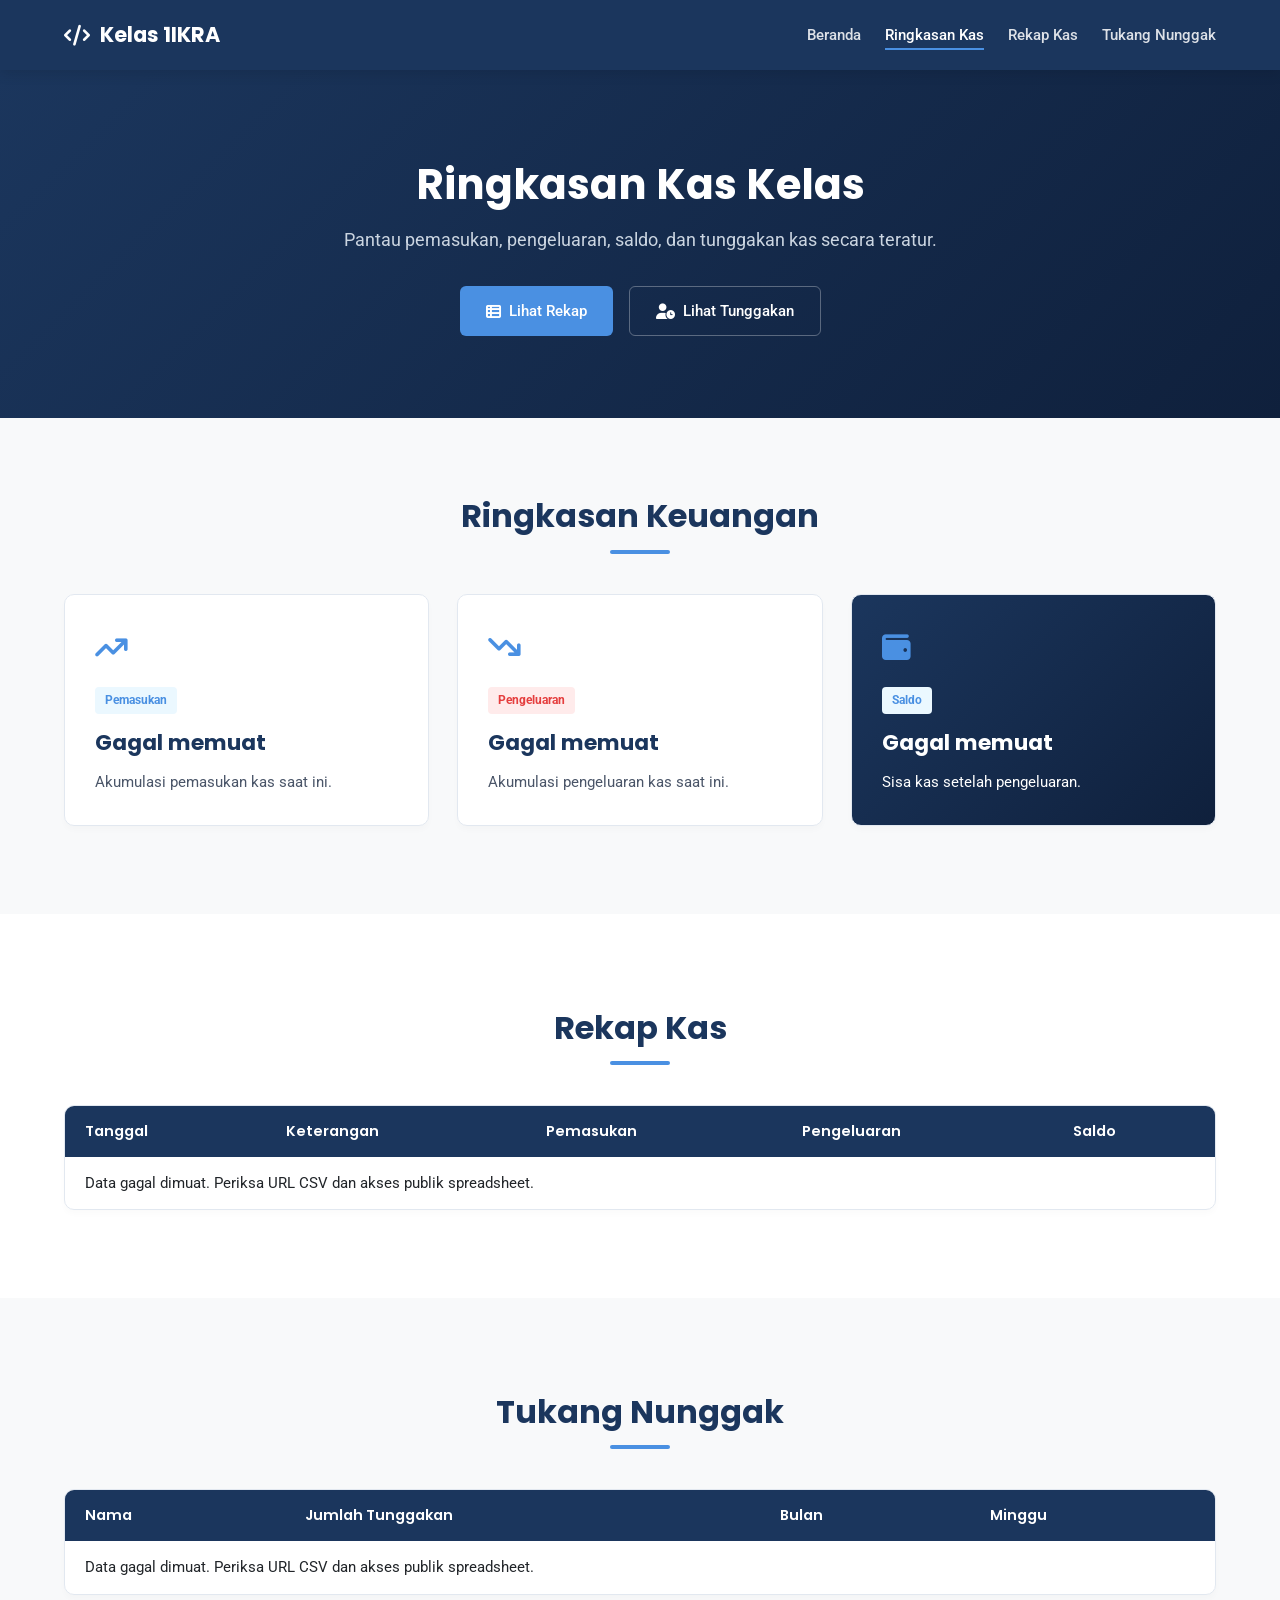
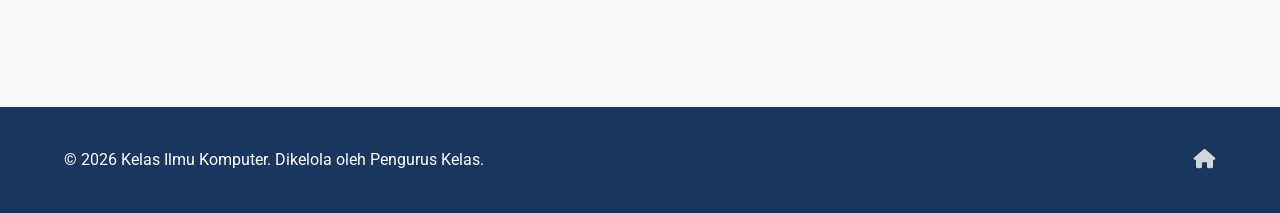
==== kas.html @ df9030ff "perubahan2" ====
<!doctype html>
<html lang="id">
  <head>
    <meta charset="UTF-8" />
    <meta name="viewport" content="width=device-width, initial-scale=1.0" />
    <meta name="theme-color" content="#1b365d" />
    <title>Rekap Kas - Portal Kelas</title>
    <link rel="preconnect" href="https://fonts.googleapis.com" />
    <link rel="preconnect" href="https://fonts.gstatic.com" crossorigin />
    <link
      href="https://fonts.googleapis.com/css2?family=Poppins:wght@600;700&family=Roboto:wght@400;500;700&display=swap"
      rel="stylesheet"
    />
    <link
      rel="stylesheet"
      href="https://cdnjs.cloudflare.com/ajax/libs/font-awesome/6.4.0/css/all.min.css"
    />
    <link rel="stylesheet" href="style.css" />
  </head>
  <body class="kas-page">
    <header>
      <div class="container nav-container">
        <a href="index.html" class="logo">
          <i class="fa-solid fa-code"></i> Kelas 1IKRA
        </a>
        <button
          class="mobile-menu-btn"
          id="mobileMenuBtn"
          aria-label="Toggle Navigation"
        >
          <i class="fa-solid fa-bars"></i>
        </button>
        <nav aria-label="Navigasi utama">
          <ul class="nav-links" id="navLinks">
            <li><a href="index.html">Beranda</a></li>
            <li><a href="#ringkasan" class="active">Ringkasan Kas</a></li>
            <li><a href="#rekap-kas">Rekap Kas</a></li>
            <li><a href="#tukang-nunggak">Tukang Nunggak</a></li>
          </ul>
        </nav>
      </div>
    </header>

    <section class="hero kas-hero" id="ringkasan">
      <div class="container">
        <h1>Ringkasan Kas Kelas</h1>
        <p>Pantau pemasukan, pengeluaran, saldo, dan tunggakan kas secara teratur.</p>
        <div class="hero-buttons">
          <a href="#rekap-kas" class="btn btn-primary">
            <i class="fa-solid fa-table-list"></i> Lihat Rekap
          </a>
          <a href="#tukang-nunggak" class="btn btn-outline">
            <i class="fa-solid fa-user-clock"></i> Lihat Tunggakan
          </a>
        </div>
      </div>
    </section>

    <section class="section kas-summary-section">
      <div class="container">
        <h2 class="section-title">Ringkasan Keuangan</h2>
        <div class="grid-3">
          <article class="card summary-card">
            <div class="card-icon"><i class="fa-solid fa-arrow-trend-up"></i></div>
            <span class="tag tag-info">Pemasukan</span>
            <h3 id="total-pemasukan">Memuat...</h3>
            <p>Akumulasi pemasukan kas saat ini.</p>
          </article>
          <article class="card summary-card">
            <div class="card-icon"><i class="fa-solid fa-arrow-trend-down"></i></div>
            <span class="tag tag-urgent">Pengeluaran</span>
            <h3 id="total-pengeluaran">Memuat...</h3>
            <p>Akumulasi pengeluaran kas saat ini.</p>
          </article>
          <article class="card summary-card balance-card">
            <div class="card-icon"><i class="fa-solid fa-wallet"></i></div>
            <span class="tag tag-info">Saldo</span>
            <h3 id="saldo">Memuat...</h3>
            <p>Sisa kas setelah pengeluaran.</p>
          </article>
        </div>
      </div>
    </section>

    <section class="section section-alt" id="rekap-kas">
      <div class="container">
        <h2 class="section-title">Rekap Kas</h2>
        <div class="table-container kas-table-container">
          <table class="schedule-table kas-table">
            <thead>
              <tr>
                <th>Tanggal</th>
                <th>Keterangan</th>
                <th>Pemasukan</th>
                <th>Pengeluaran</th>
                <th>Saldo</th>
              </tr>
            </thead>
            <tbody id="rekap-table-body"></tbody>
          </table>
        </div>
      </div>
    </section>

    <section class="section" id="tukang-nunggak">
      <div class="container">
        <h2 class="section-title">Tukang Nunggak</h2>
        <div class="table-container kas-table-container">
          <table class="schedule-table kas-table">
            <thead>
              <tr>
                <th>Nama</th>
                <th>Jumlah Tunggakan</th>
                <th>Bulan</th>
                <th>Minggu</th>
              </tr>
            </thead>
            <tbody id="nunggak-table-body"></tbody>
          </table>
        </div>
      </div>
    </section>

    <footer>
      <div class="container footer-content">
        <p>&copy; 2026 Kelas Ilmu Komputer. Dikelola oleh Pengurus Kelas.</p>
        <div class="social-links">
          <a href="index.html" aria-label="Kembali ke portal kelas">
            <i class="fa-solid fa-house"></i>
          </a>
        </div>
      </div>
    </footer>
    <script src="app.js" defer></script>
  </body>
</html>
---- style.css ----
/* ==========================================
   1. VARIABEL WARNA & FONT
   ========================================== */
:root {
    --bg-navy: #1B365D;       /* Biru Navy (Header & Identitas) */
    --accent-blue: #4A90E2;   /* Biru Muda (Tombol / Link) */
    --bg-light: #F8F9FA;      /* Abu-abu/Putih (Latar Belakang) */
    --text-dark: #212529;     /* Teks Utama */
    --white: #FFFFFF;
    --border-color: #E2E8F0;
    --tag-urgent-bg: #FFEBEB;
    --tag-urgent-color: #E53E3E;
    
    --font-heading: 'Poppins', sans-serif;
    --font-body: 'Roboto', sans-serif;
}

/* ==========================================
   2. RESET & STILISASI DASAR
   ========================================== */
* {
    margin: 0;
    padding: 0;
    box-sizing: border-box;
}

html {
    scroll-behavior: smooth;
}

body {
    font-family: var(--font-body);
    background-color: var(--bg-light);
    color: var(--text-dark);
    line-height: 1.6;
}

h1, h2, h3, h4, h5, h6 {
    font-family: var(--font-heading);
    color: var(--bg-navy);
}

a {
    text-decoration: none;
    color: var(--accent-blue);
    transition: all 0.3s ease;
}

a:hover {
    opacity: 0.85;
}

.container {
    width: 90%;
    max-width: 1200px;
    margin: 0 auto;
}

.section {
    padding: 88px 0;
    scroll-margin-top: 70px;
}

.section-alt {
    background-color: var(--white);
}

.section-title {
    text-align: center;
    margin-bottom: 40px;
    font-size: 2rem;
    position: relative;
}

.section-title::after {
    content: '';
    width: 60px;
    height: 4px;
    background-color: var(--accent-blue);
    display: block;
    margin: 8px auto 0 auto;
    border-radius: 2px;
}

/* ==========================================
   3. HEADER & NAVIGASI
   ========================================== */
header {
    background-color: var(--bg-navy);
    position: sticky;
    top: 0;
    z-index: 1000;
    box-shadow: 0 4px 12px rgba(0, 0, 0, 0.1);
}

.nav-container {
    display: flex;
    justify-content: space-between;
    align-items: center;
    height: 70px;
}

.logo {
    font-family: var(--font-heading);
    font-size: 1.3rem;
    font-weight: 700;
    color: var(--white);
    display: flex;
    align-items: center;
    gap: 10px;
}

.nav-links {
    display: flex;
    list-style: none;
    gap: 24px;
}

.nav-links a {
    color: rgba(255, 255, 255, 0.85);
    font-weight: 500;
    font-size: 0.95rem;
    padding: 6px 0;
    position: relative;
}

.nav-links a:hover,
.nav-links a.active {
    color: var(--white);
}

.nav-links a.active::after {
    content: '';
    position: absolute;
    bottom: 0;
    left: 0;
    width: 100%;
    height: 2px;
    background-color: var(--accent-blue);
}

.mobile-menu-btn {
    display: none;
    background: none;
    border: none;
    color: var(--white);
    font-size: 1.5rem;
    cursor: pointer;
}

/* ==========================================
   4. HERO SECTION
   ========================================== */
.hero {
    background: linear-gradient(135deg, var(--bg-navy) 0%, #0F203C 100%);
    color: var(--white);
    padding: 90px 0 100px 0;
    text-align: center;
}

.hero-badge {
    background-color: rgba(74, 144, 226, 0.15);
    color: var(--accent-blue);
    border: 1px solid var(--accent-blue);
    padding: 6px 16px;
    border-radius: 20px;
    font-size: 0.85rem;
    font-weight: 500;
    display: inline-block;
    margin-bottom: 20px;
}

.hero h1 {
    color: var(--white);
    font-size: 2.6rem;
    margin-bottom: 16px;
    line-height: 1.2;
}

.hero p {
    font-size: 1.1rem;
    color: #CBD5E1;
    max-width: 680px;
    margin: 0 auto 32px auto;
}

.hero-buttons {
    display: flex;
    justify-content: center;
    gap: 16px;
    flex-wrap: wrap;
}

.btn {
    padding: 12px 26px;
    border-radius: 6px;
    font-weight: 500;
    font-size: 0.95rem;
    display: inline-flex;
    align-items: center;
    gap: 8px;
    cursor: pointer;
    transition: all 0.3s ease;
}

.btn-primary {
    background-color: var(--accent-blue);
    color: var(--white);
}

.btn-primary:hover {
    background-color: #357ABD;
    color: var(--white);
}

.btn-outline {
    background-color: transparent;
    color: var(--white);
    border: 1px solid rgba(255, 255, 255, 0.3);
}

.btn-outline:hover {
    border-color: var(--white);
    background-color: rgba(255, 255, 255, 0.05);
    color: var(--white);
}

/* ==========================================
   5. CARDS & GRID
   ========================================== */
.grid-3 {
    display: grid;
    grid-template-columns: repeat(auto-fit, minmax(300px, 1fr));
    gap: 28px;
}

.card {
    background-color: var(--white);
    border: 1px solid var(--border-color);
    border-radius: 10px;
    padding: 30px;
    box-shadow: 0 4px 6px rgba(0, 0, 0, 0.02);
    transition: transform 0.25s ease, box-shadow 0.25s ease;
    display: flex;
    flex-direction: column;
}

.section > .container > *:not(.section-title) {
    animation: section-entry 0.7s ease both;
}

.reveal {
    opacity: 0;
    transform: translateY(28px);
    transition: opacity 0.7s ease, transform 0.7s ease;
}

.reveal.is-visible {
    opacity: 1;
    transform: translateY(0);
}

.card:hover {
    transform: translateY(-5px);
    box-shadow: 0 10px 20px rgba(0, 0, 0, 0.06);
}

.card-icon {
    font-size: 1.8rem;
    color: var(--accent-blue);
    margin-bottom: 16px;
}

.tag {
    align-self: flex-start;
    padding: 4px 10px;
    font-size: 0.75rem;
    border-radius: 4px;
    font-weight: 700;
    margin-bottom: 12px;
}

.tag-info {
    background-color: #EBF8FF;
    color: var(--accent-blue);
}

.tag-urgent {
    background-color: var(--tag-urgent-bg);
    color: var(--tag-urgent-color);
}

.card h3 {
    font-size: 1.2rem;
    margin-bottom: 10px;
}

.card p {
    font-size: 0.95rem;
    color: #4A5568;
    margin-bottom: 20px;
    flex-grow: 1;
}

.card-date {
    color: #A0AEC0;
    font-size: 0.8rem;
    display: flex;
    align-items: center;
    gap: 6px;
}

/* Resource Cards */
.resource-card {
    text-align: center;
    align-items: center;
}

.resource-icon {
    font-size: 2.5rem;
    color: var(--bg-navy);
    margin-bottom: 16px;
}

.link-btn {
    font-weight: 500;
    display: inline-flex;
    align-items: center;
    gap: 6px;
}

/* ==========================================
   6. TABEL JADWAL
   ========================================== */
.table-container {
    overflow-x: auto;
    background-color: var(--white);
    border-radius: 10px;
    border: 1px solid var(--border-color);
    box-shadow: 0 4px 6px rgba(0, 0, 0, 0.02);
    margin-top: 8px;
}

.schedule-table {
    width: 100%;
    border-collapse: collapse;
    text-align: left;
}

.schedule-table th {
    background-color: var(--bg-navy);
    color: var(--white);
    font-family: var(--font-heading);
    padding: 14px 20px;
    font-size: 0.9rem;
    font-weight: 600;
}

.schedule-table td {
    padding: 14px 20px;
    border-bottom: 1px solid var(--border-color);
    font-size: 0.95rem;
}

.schedule-table tbody tr:last-child td {
    border-bottom: none;
}

.schedule-table tbody tr:hover {
    background-color: #F1F5F9;
}

/* ==========================================
   7. FOOTER
   ========================================== */
footer {
    background-color: var(--bg-navy);
    color: var(--white);
    padding: 38px 0;
    margin-top: 24px;
}

.footer-content {
    display: flex;
    justify-content: space-between;
    align-items: center;
    flex-wrap: wrap;
    gap: 16px;
}

.social-links {
    display: flex;
    gap: 16px;
}

.social-links a {
    color: var(--white);
    font-size: 1.2rem;
    opacity: 0.8;
}

.social-links a:hover {
    color: var(--accent-blue);
    opacity: 1;
}

/* ==========================================
   8. RESPONSIVE DESIGN
   ========================================== */
@media (max-width: 768px) {
    .mobile-menu-btn {
        display: block;
    }

    .nav-links {
        display: none;
        flex-direction: column;
        position: absolute;
        top: 70px;
        left: 0;
        width: 100%;
        background-color: var(--bg-navy);
        padding: 20px;
        box-shadow: 0 8px 16px rgba(0, 0, 0, 0.2);
    }

    .nav-links.show {
        display: flex;
    }

    .hero h1 {
        font-size: 2rem;
    }

    .section {
        padding: 64px 0;
    }

    .footer-content {
        flex-direction: column;
        text-align: center;
    }
}

@keyframes section-entry {
    from {
        opacity: 0;
        transform: translateY(18px);
    }

    to {
        opacity: 1;
        transform: translateY(0);
    }
}

@media (prefers-reduced-motion: reduce) {
    html {
        scroll-behavior: auto;
    }

    *,
    *::before,
    *::after {
        animation-duration: 0.01ms !important;
        animation-iteration-count: 1 !important;
        scroll-behavior: auto !important;
        transition-duration: 0.01ms !important;
    }

    .reveal {
        opacity: 1;
        transform: none;
    }
}

.kas-hero {
    padding-bottom: 82px;
}

.kas-summary-section {
    padding-top: 72px;
}

.summary-card h3 {
    margin-bottom: 10px;
    font-size: 1.35rem;
    overflow-wrap: anywhere;
}

.summary-card p {
    margin-bottom: 0;
}

.balance-card {
    background: linear-gradient(135deg, var(--bg-navy) 0%, #0f203c 100%);
}

.balance-card h3,
.balance-card p {
    color: var(--white);
}

.kas-table-container {
    margin-top: 0;
}

.kas-table {
    min-width: 680px;
}

.kas-table td {
    color: var(--text-dark);
}

@media (max-width: 768px) {
    .kas-hero {
        padding-bottom: 64px;
    }

    .kas-summary-section {
        padding-top: 56px;
    }
}
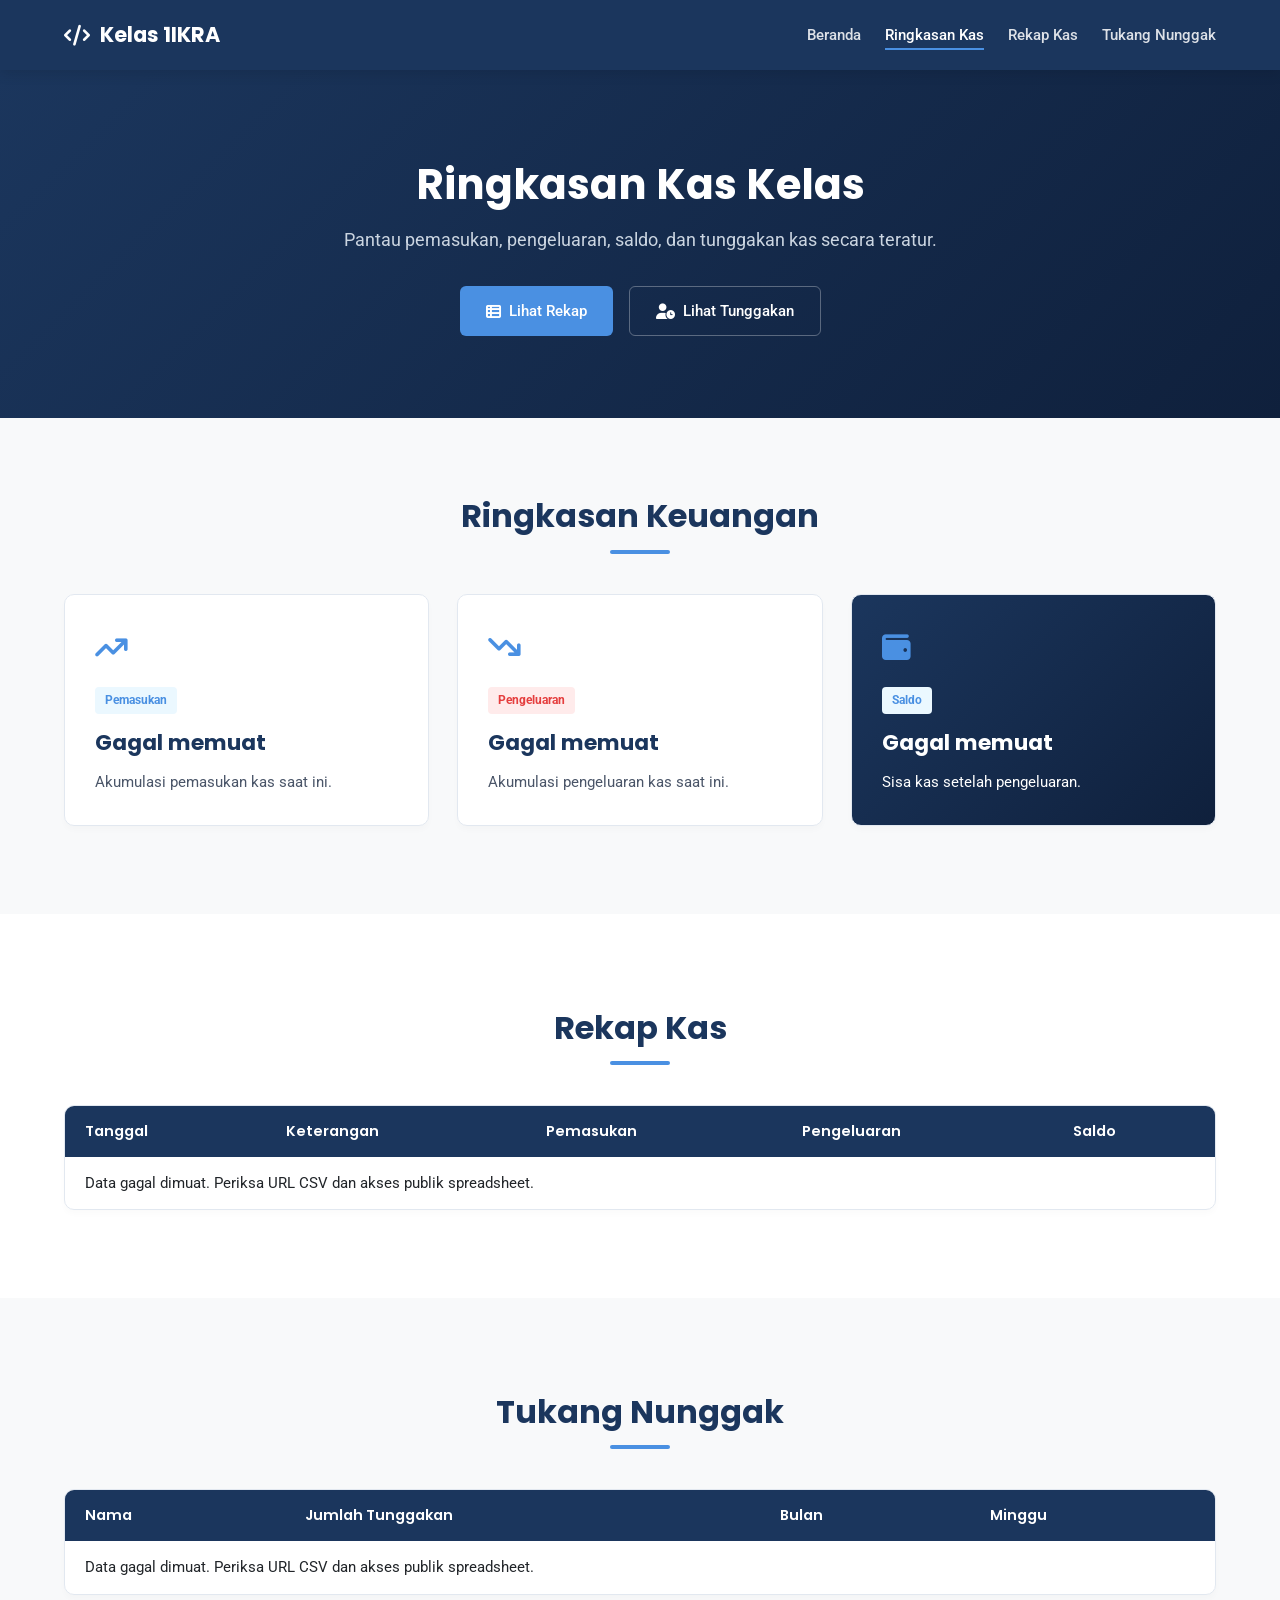
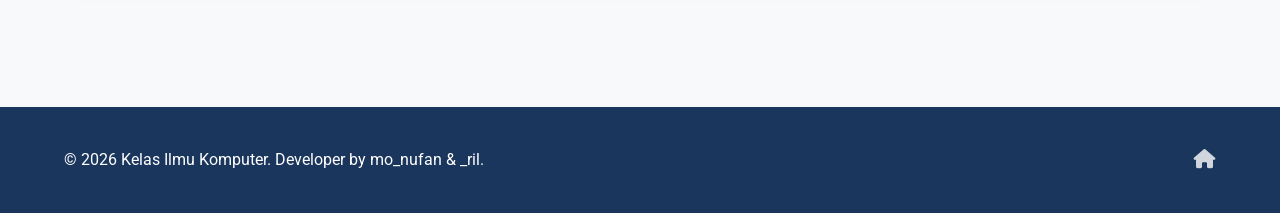
==== commit d657517f: "perubahan6" ====
--- a/kas.html
+++ b/kas.html
@@ -123,7 +123,7 @@
 
     <footer>
       <div class="container footer-content">
-        <p>&copy; 2026 Kelas Ilmu Komputer. Dikelola oleh Pengurus Kelas.</p>
+        <p>&copy; 2026 Kelas Ilmu Komputer. Developer by mo_nufan & _ril.</p>
         <div class="social-links">
           <a href="index.html" aria-label="Kembali ke portal kelas">
             <i class="fa-solid fa-house"></i>
